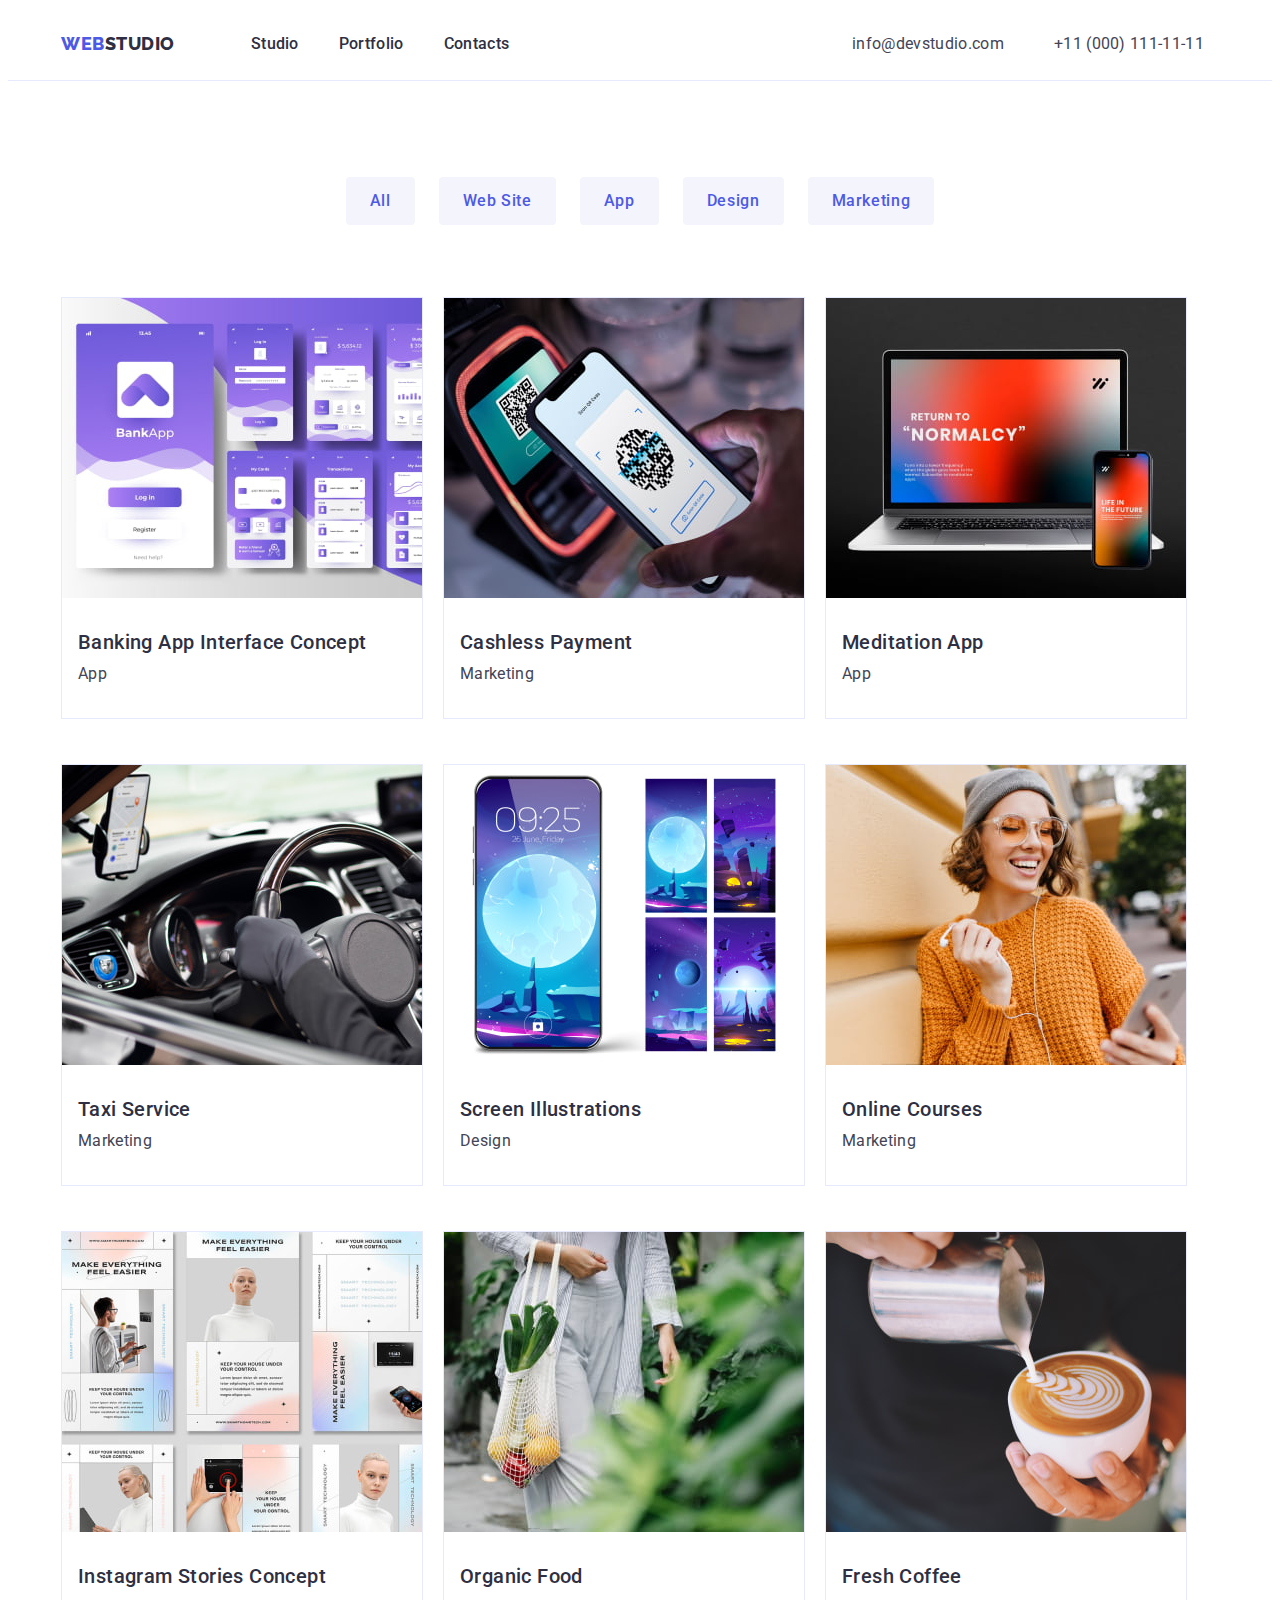
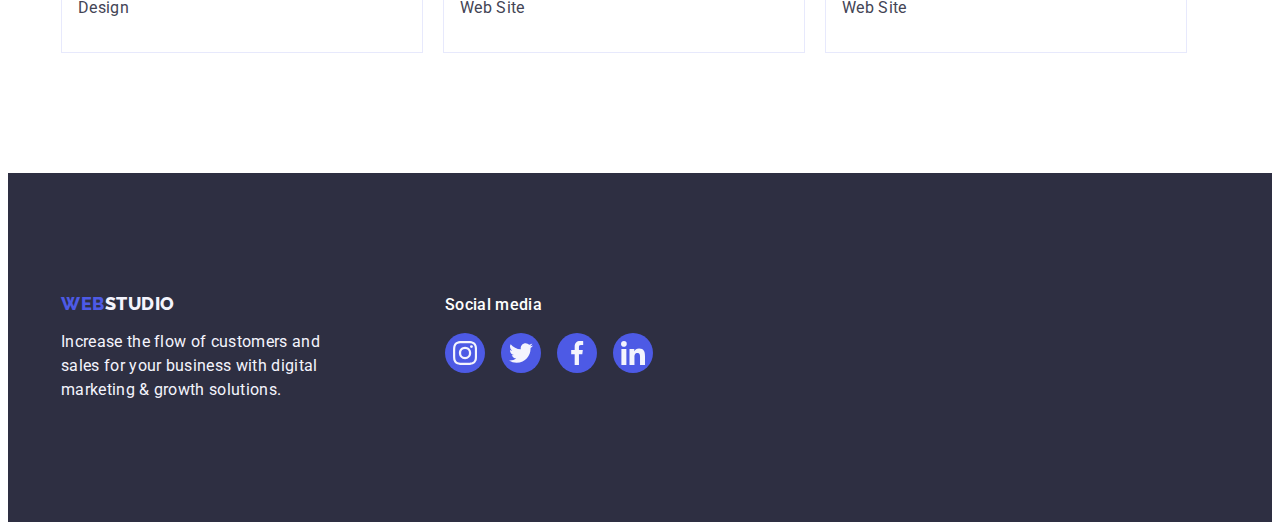
==== portfolio.html @ e919743a "Initial commit" ====
<!DOCTYPE html>
<html lang="en">
  <head>
    <meta charset="UTF-8" />
    <meta http-equiv="X-UA-Compatible" content="IE=edge" />
    <meta name="viewport" content="width=device-width, initial-scale=1.0" />
    <link
      rel="stylesheet"
      href="https://cdnjs.cloudflare.com/ajax/libs/modern-normalize/1.1.0/modern-normalize.min.css"
      integrity="sha512-wpPYUAdjBVSE4KJnH1VR1HeZfpl1ub8YT/NKx4PuQ5NmX2tKuGu6U/JRp5y+Y8XG2tV+wKQpNHVUX03MfMFn9Q=="
      crossorigin="anonymous"
      referrerpolicy="no-referrer"
    />
    <title>Portfolio</title>
    <link rel="stylesheet" href="./css/styles.css" />
    <link rel="preconnect" href="https://fonts.googleapis.com" />
    <link rel="preconnect" href="https://fonts.gstatic.com" crossorigin />
    <link
      href="https://fonts.googleapis.com/css2?family=Raleway:wght@700;800&family=Roboto:wght@400;500&display=swap"
      rel="stylesheet"
    />
  </head>
  <body>
    <!--Шапка сторінки-->
    <header class="header-cont">
      <div class="header-box container">
        <nav class="nav-box">
          <a class="logo link" href="./index.html"
            >Web<span class="logo-span">Studio</span></a
          >
          <ul class="list nav-list">
            <li><a href="./index.html" class="link item line">Studio</a></li>
            <li>
              <a href="./portfolio.html" class="link item line">Portfolio</a>
            </li>
            <li><a href="" class="link item line">Contacts</a></li>
          </ul>
        </nav>

        <address class="cont">
          <ul class="list address-list">
            <li>
              <a
                href="mailto:info@devstudio.com"
                class="link item-mail addres-gap line"
                >info@devstudio.com</a
              >
            </li>
            <li>
              <a href="tel:+110001111111" class="link item-mail line"
                >+11 (000) 111-11-11</a
              >
            </li>
          </ul>
        </address>
      </div>
    </header>

    <main class="main-portfolio">
      <section class="section-portfolio">
        <div class="div-main-portfolio container">
          <h1 hidden class="hidden-title">Hello world</h1>
          <div class="button-portfolio">
            <ul class="list list-button">
              <li><button type="button" class="button_">All</button></li>
              <li>
                <button type="button" class="button_">Web Site</button>
              </li>
              <li><button type="button" class="button_">App</button></li>
              <li>
                <button type="button" class="button_">Design</button>
              </li>
              <li>
                <button type="button" class="button_">Marketing</button>
              </li>
            </ul>
          </div>

          <ul class="list-portfolio list">
            <li class="li-solid">
              <a href="#" class="link">
                <img src="./images/bankingapp.jpg" alt="Bank app" width="360" />
                <div class="div-portfolio">
                  <h2 class="list-item header-portfolio">
                    Banking App Interface Concept
                  </h2>
                  <p class="main-p">App</p>
                </div>
              </a>
            </li>

            <li class="li-solid">
              <a href="#" class="link">
                <img
                  src="./images/cashless.jpg"
                  alt="Cashless Payment"
                  width="360"
                />
                <div class="div-portfolio">
                  <h2 class="list-item header-portfolio">Cashless Payment</h2>
                  <p class="main-p">Marketing</p>
                </div>
              </a>
            </li>

            <li class="li-solid">
              <a href="#" class="link">
                <img
                  src="./images/meditationapp.jpg"
                  alt="Meditation App"
                  width="360"
                />
                <div class="div-portfolio">
                  <h2 class="list-item header-portfolio">Meditation App</h2>
                  <p class="main-p">App</p>
                </div>
              </a>
            </li>

            <li class="li-solid">
              <a href="#" class="link">
                <img
                  src="./images/taxiservice.jpg"
                  alt="Taxi Service"
                  width="360"
                />
                <div class="div-portfolio">
                  <h2 class="list-item header-portfolio">Taxi Service</h2>
                  <p class="main-p">Marketing</p>
                </div>
              </a>
            </li>

            <li class="li-solid">
              <a href="#" class="link">
                <img
                  src="./images/screen.jpg"
                  alt="Screen Illustrations"
                  width="360"
                />
                <div class="div-portfolio">
                  <h2 class="list-item header-portfolio">
                    Screen Illustrations
                  </h2>
                  <p class="main-p">Design</p>
                </div>
              </a>
            </li>

            <li class="li-solid">
              <a href="#" class="link">
                <img
                  src="./images/courses.jpg"
                  alt="Online Courses"
                  width="360"
                />
                <div class="div-portfolio">
                  <h2 class="list-item header-portfolio">Online Courses</h2>
                  <p class="main-p">Marketing</p>
                </div>
              </a>
            </li>

            <li class="li-solid">
              <a href="#" class="link">
                <img
                  src="./images/instagram.jpg"
                  alt="Instagram Stories Concept"
                  width="360"
                />
                <div class="div-portfolio">
                  <h2 class="list-item header-portfolio">
                    Instagram Stories Concept
                  </h2>
                  <p class="main-p">Design</p>
                </div>
              </a>
            </li>

            <li class="li-solid">
              <a href="#" class="link">
                <img src="./images/food.jpg" alt="Organic Food" width="360" />
                <div class="div-portfolio">
                  <h2 class="list-item header-portfolio">Organic Food</h2>
                  <p class="main-p">Web Site</p>
                </div>
              </a>
            </li>

            <li class="li-solid">
              <a href="#" class="link">
                <img src="./images/coffee.jpg" alt="Fresh Coffee" width="360" />
                <div class="div-portfolio">
                  <h2 class="list-item header-portfolio">Fresh Coffee</h2>
                  <p class="main-p">Web Site</p>
                </div>
              </a>
            </li>
          </ul>
        </div>
      </section>
    </main>

    <footer class="footer-b">
      <div class="container div-ftr">
        <div class="footer-container">
          <a class="logo-footer link" href="./index.html"
            >Web<span class="logo-span-footer">Studio</span></a
          >
          <p class="foofter-t">
            Increase the flow of customers and sales for your business with
            digital marketing & growth solutions.
          </p>
        </div>
        <div class="footer-social">
          <p class="footer-text">Social media</p>
          <ul class="footer-icon-list">
            <li class="li-icon">
              <a href="" class="link-item"
                ><svg class="footer-icon" width="24" height="24">
                  <use
                    href="./images/icons.svg#icon-instagram2"
                    class="div-footer-svg"
                  ></use></svg
              ></a>
            </li>
            <li class="li-icon">
              <a href="" class="link-item"
                ><svg class="footer-icon" width="24" height="24">
                  <use
                    href="./images/icons.svg#icon-twitter1"
                    class="div-footer-svg"
                  ></use></svg
              ></a>
            </li>
            <li class="li-icon">
              <a href="" class="link-item"
                ><svg class="footer-icon" width="24" height="24">
                  <use
                    href="./images/icons.svg#icon-facebook1"
                    class="div-footer-svg"
                  ></use></svg
              ></a>
            </li>
            <li class="li-icon">
              <a href="" class="link-item"
                ><svg class="footer-icon" width="24" height="24">
                  <use
                    href="./images/icons.svg#icon-linkedin1"
                    class="div-footer-svg"
                  ></use></svg
              ></a>
            </li>
          </ul>
        </div>
      </div>
    </footer>
  </body>
</html>
---- css/styles.css ----
:root {
  --white: #ffffff;
  --white_: #f4f4fd;
  --blue: #4d5ae5;
  --blue_: #404bbf;
  --green: #31d0aa;
}

p,
h1,
h2,
h3,
h4,
h5 {
  margin: 0;
}

button {
  cursor: pointer;
  margin: 0;
  border: 0;
  padding: 0;
}

address {
  font-style: normal;
}

ul {
  margin-top: 0;
  margin-bottom: 0;
  padding-left: 0;
}

img {
  display: block;
  max-width: 100%;
  height: auto;
}

body {
  font-family: "Roboto", sans-serif;
  color: #434455;
  background-color: #ffffff;
}

.link {
  text-decoration: none;
}

.list {
  list-style: none;
}

.container {
  margin: 0 auto;
  max-width: 1158px;
  padding: 0 15px;
}

/* -------------HEADER---------------- */
.nav-list,
.nav-box,
.header-box,
.cont .address-list,
.div-buttonsect_,
.effsolutions .section-one-button,
.list-activity {
  display: flex;
  align-items: center;
}

.header-cont {
  padding: 24px 0;
  border-bottom: 1px solid #e7e9fc;
}

.header-box {
}

.nav-box {
  margin-right: auto;
}

.header-cont .header-box .nav-box .nav-list,
.address-list {
  gap: 40px;
}

.addres-gap {
  padding-right: 26px;
}

.logo {
  font-family: "Raleway", sans-serif;
  font-weight: 800;
  font-size: 18px;
  line-height: 1.17;
  letter-spacing: 0.03em;
  text-transform: uppercase;
  color: #4d5ae5;
  margin-right: 76px;
}

.logo-span {
  color: #2e2f42;
}

.item {
  font-weight: 500;
  font-size: 16px;
  line-height: 1.5;
  letter-spacing: 0.02em;
  color: #2e2f42;
}

.item:is(:hover, :focus) {
  color: #404bbf;
}

.item-mail {
  color: #434455;
  white-space: nowrap;
}

.item-mail:is(:hover, :focus) {
  color: #404bbf;
}

.cont {
  font-size: 16px;
  line-height: 1.5;
  letter-spacing: 0.02em;
  color: #434455;
  padding-right: 15px;
}
.line:is(:hover, :focus) {
  border-bottom: solid 4px #404bbf;
  padding-bottom: 20px;
  border-radius: 2px;
}

/**--Section1 -INDEX.HTML--*/

.buttonsect_ {
  padding-top: 188px;
  padding-bottom: 188px;
  background-image: linear-gradient(
      rgba(46, 47, 66, 0.7),
      rgba(46, 47, 66, 0.7)
    ),
    url(../images/people-office.jpg);
  max-width: 1440px;
  margin-left: auto;
  margin-right: auto;
  background-repeat: no-repeat;
  background-position: center;
  background-size: contain;
}

.div-buttonsect_ {
  align-items: center;
  flex-direction: column;
}

.effsolutions {
  font-weight: 700;
  font-size: 56px;
  line-height: 1.07;
  text-align: center;
  letter-spacing: 0.04em;
  color: #ffffff;
}

.effsolutions-one {
}

.section-one-button {
  margin-top: 48px;
}

.button-main {
  font-family: "Roboto", sans-serif;
  background-color: #4d5ae5;
  font-weight: 500;
  font-size: 16px;
  line-height: 1.5;
  letter-spacing: 0.04em;
  color: #ffffff;
  border-radius: 4px;
  text-align: center;
  padding: 16px 32px;
}

.button-main:is(:hover, :focus) {
  background-color: var(--blue_);
}

/***-----------Section2 -INDEX.HTML-------------***/
.section-two {
  padding: 120px 0;
}

.list {
  gap: 24px;
  display: flex;
  align-items: flex-start;
}

.li-section-two {
  width: 264px;
}

.div-section-two {
}

.list-item {
  margin-bottom: 8px;
  font-weight: 500;
  font-size: 20px;
  line-height: 1.2;
  letter-spacing: 0.02em;
  color: #2e2f42;
}

.main-p {
  font-size: 16px;
  line-height: 1.5;
  letter-spacing: 0.02em;
  color: #434455;
  text-align: left;
}

.link-main-icon {
  box-sizing: border-box;
  height: 112px;
  display: flex;
  align-items: center;
  justify-content: center;
  background: #f4f4fd;
  border-radius: 4px;
  margin-bottom: 8px;
}

/**------------Section3 -INDEX.HTML---------**/

.section-three {
  padding-bottom: 120px;
  color: #2e2f42;
}

.div-section-three {
}

.activity {
  font-family: "Roboto";
  font-style: normal;
  font-weight: 700;
  font-size: 36px;
  line-height: 1.11;
  text-align: center;
  letter-spacing: 0.02em;
  text-transform: capitalize;
}

.list-activity {
  gap: 24px;
  margin-top: 72px;
}

/***---------Section4 -INDEX.HTML--------***/

.our-team {
  padding: 120px 0;
  background-color: #f4f4fd;
}

.section-four-item {
  align-items: center;
  padding: 32px 0 32px 0;
}

.title-section-four {
  margin-bottom: 72px;
}

.list-uorteam {
  align-items: center;
  text-align: center;
  background-color: #ffffff;
  box-shadow: 0px 1px 6px rgba(46, 47, 66, 0.08),
    0px 1px 1px rgba(46, 47, 66, 0.16), 0px 2px 1px rgba(46, 47, 66, 0.08);
  border-radius: 0px 0px 4px 4px;
}

.title-three {
  font-weight: 500;
  font-size: 20px;
  line-height: 1.2;
  letter-spacing: 0.02em;
  color: #2e2f42;
  margin-bottom: 8px;
}

.main-text {
  font-size: 16px;
  line-height: 1.5;
  text-align: center;
  letter-spacing: 0.02em;
  color: #434455;
}

.section-four-icon {
  display: flex;
  justify-content: center;
  gap: 24px;
  margin-top: 8px;
}
.li-icon {
  width: 40px;
  height: 40px;
}
.link-item {
  width: 100%;
  height: 100%;
  border-radius: 50%;
  background-color: var(--blue);
  display: flex;
  align-items: center;
  justify-content: center;
}

.link-item:is(:hover, :focus) {
  background-color: var(--blue_);
  transition-duration: 400ms;
}

.soc-icon {
  fill: #f4f4fd;
}

/** Section-5 **/

.section-five {
  padding-bottom: 120px;
  padding-top: 120px;
}
.customers {
  margin-bottom: 72px;
  background-color: #ffffff;
  text-align: center;
  font-family: "Roboto";
  font-style: normal;
  font-weight: 700;
  font-size: 36px;
  line-height: 1.1;
  letter-spacing: 0.02em;
  color: #2e2f42;
}

.link-section-five {
  box-sizing: border-box;
  height: 88px;
  width: 168px;
  border: 1px solid #8e8f99;
  border-radius: 5px;
  display: flex;
  align-items: center;
  justify-content: center;
  fill: #8e8f99;
}

.link-section-five:is(:hover, :focus) {
  fill: var(--blue_);
  border-color: var(--blue_);
  transition-duration: 400ms;
}

/***---------Footer--INDEX.HTML------------***/

.footer-b {
  padding-top: 120px;
  padding-bottom: 120px;
  background-color: #2e2f42;
}

.div-ftr {
  display: flex;
}

.footer-container {
  display: flex;
  margin-right: 120px;

  flex-direction: column;
}

.foofter-t {
  font-weight: 400;
  font-size: 16px;
  line-height: 1.5;
  letter-spacing: 0.02em;
  margin-top: 16px;
  width: 264px;
  color: #f4f4fd;
}

.logo-span-footer {
  color: #f4f4fd;
}

.logo-footer {
  font-family: "Raleway", sans-serif;
  font-weight: 800;
  font-size: 18px;
  line-height: 1.17;
  letter-spacing: 0.03em;
  text-transform: uppercase;
  color: #4d5ae5;
}

.footer-social {
  display: inline-block;
}

.footer-icon-list {
  display: flex;
  gap: 16px;
  list-style: none;
}

.footer-text {
  margin-bottom: 16px;
  font-weight: 500;
  font-size: 16px;
  line-height: 1.5;
  letter-spacing: 0.02em;
  color: #ffffff;
}

.footer-social .footer-icon-list .li-icon .link-item:is(:hover, :focus) {
  background-color: var(--green);
  transition-duration: 400ms;
}

.div-footer-svg {
  fill: #f4f4fd;
}

/***-----------PORTFOLIO-----------***/
/*header*/

.div-portfolio {
  padding: 32px 0 32px 16px;
}

.li-solid {
  border: 1px solid #e7e9fc;
}

.li-solid:nth-child(4),
.li-solid:nth-child(5),
.li-solid:nth-child(6),
.li-solid:nth-child(7),
.li-solid:nth-child(8),
.li-solid:nth-child(9) {
  margin-top: 25px;
}

.li-solid:is(:hover, :focus) {
  box-shadow: 0px 1px 6px rgba(46, 47, 66, 0.08),
    0px 1px 1px rgba(46, 47, 66, 0.16), 0px 2px 1px rgba(46, 47, 66, 0.08);
}

.section-portfolio {
  padding-top: 96px;
  padding-bottom: 120px;
}

.list-button {
  display: flex;
  align-items: center;
  justify-content: center;
  margin-bottom: 72px;
}

.button_ {
  color: #4d5ae5;
  background-color: #f4f4fd;
  font-family: "Roboto", sans-serif;
  font-weight: 500;
  font-size: 16px;
  line-height: 1.5;
  letter-spacing: 0.04em;
  border-radius: 4px;
  flex: none;
  order: 0;
  flex-grow: 0;
  align-items: flex-start;
  padding: 12px 24px;
  transition-duration: 400ms;
}

.section-portfolio .button_:is(:hover, :focus) {
  color: var(--white);
  background-color: var(--blue_);
  box-shadow: 0px 3px 1px rgba(0, 0, 0, 0.1), 0px 2px 1px rgba(0, 0, 0, 0.08),
    0px 2px 2px rgba(0, 0, 0, 0.12);
}

.list-portfolio {
  display: flex;
  flex-wrap: wrap;
  order: 3;
  align-items: center;
  gap: 20px;
}

/* end */
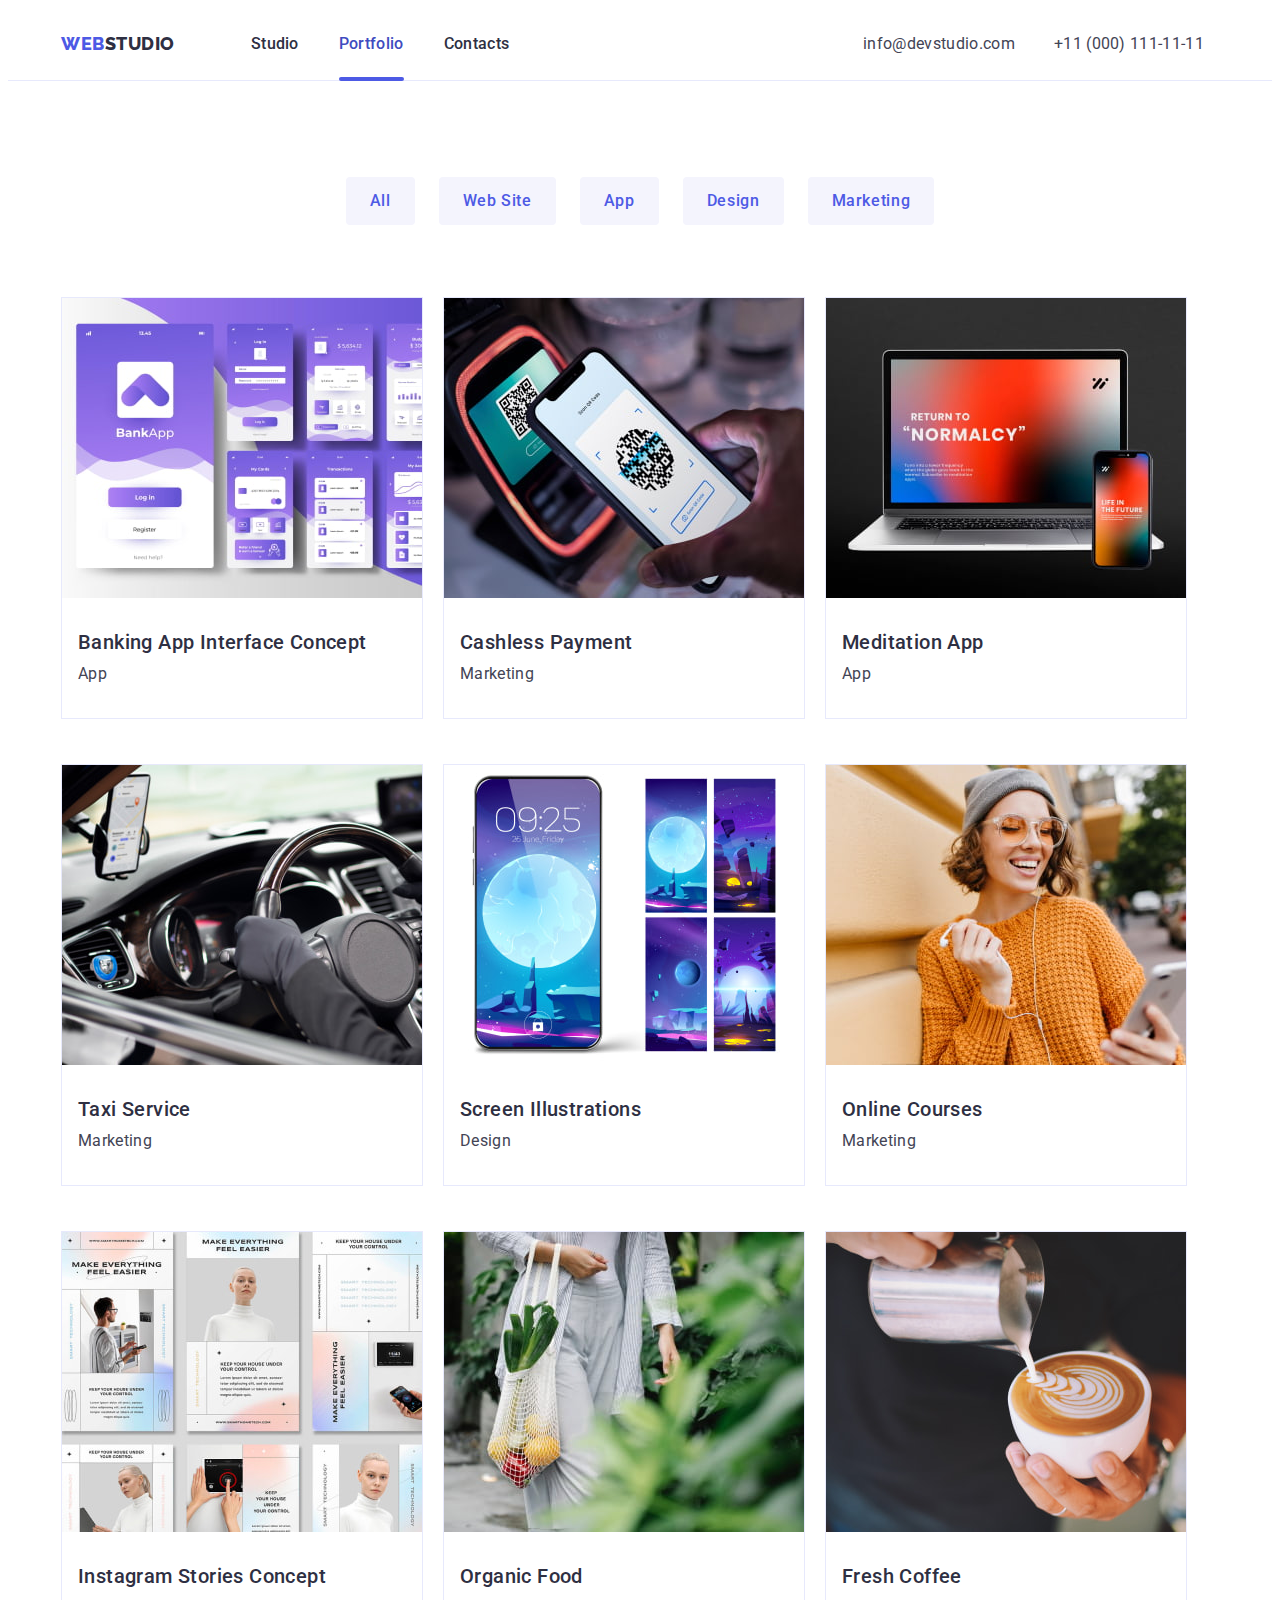
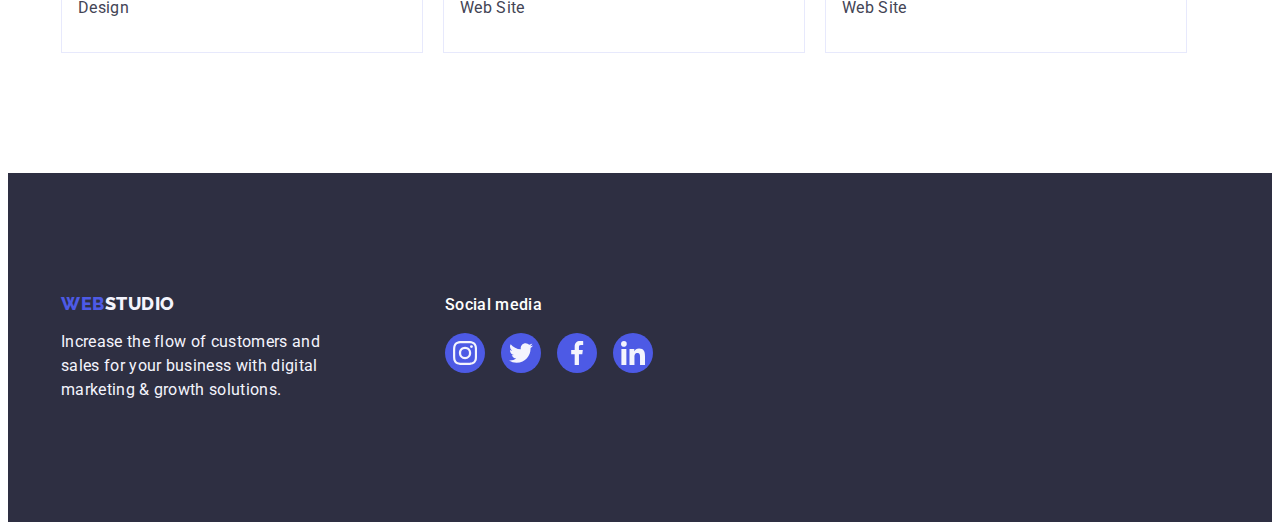
==== commit c27d136c: "update" ====
--- a/portfolio.html
+++ b/portfolio.html
@@ -31,7 +31,9 @@
           <ul class="list nav-list">
             <li><a href="./index.html" class="link item line">Studio</a></li>
             <li>
-              <a href="./portfolio.html" class="link item line">Portfolio</a>
+              <a href="./portfolio.html" class="link item line active"
+                >Portfolio</a
+              >
             </li>
             <li><a href="" class="link item line">Contacts</a></li>
           </ul>
@@ -42,12 +44,12 @@
             <li>
               <a
                 href="mailto:info@devstudio.com"
-                class="link item-mail addres-gap line"
+                class="link item-mail addres-gap"
                 >info@devstudio.com</a
               >
             </li>
             <li>
-              <a href="tel:+110001111111" class="link item-mail line"
+              <a href="tel:+110001111111" class="link item-mail"
                 >+11 (000) 111-11-11</a
               >
             </li>
@@ -79,7 +81,19 @@
           <ul class="list-portfolio list">
             <li class="li-solid">
               <a href="#" class="link">
-                <img src="./images/bankingapp.jpg" alt="Bank app" width="360" />
+                <div class="div-wraper">
+                  <img
+                    src="./images/bankingapp.jpg"
+                    class="portfolio-jpg"
+                    alt="Bank app"
+                    width="360"
+                  />
+                  <p class="overlay">
+                    14 Stylish and User-Friendly App Design Concepts · Task
+                    Manager App · Calorie Tracker App · Exotic Fruit Ecommerce
+                    App · Cloud Storage App
+                  </p>
+                </div>
                 <div class="div-portfolio">
                   <h2 class="list-item header-portfolio">
                     Banking App Interface Concept
@@ -91,11 +105,18 @@
 
             <li class="li-solid">
               <a href="#" class="link">
-                <img
-                  src="./images/cashless.jpg"
-                  alt="Cashless Payment"
-                  width="360"
-                />
+                <div class="div-wraper">
+                  <img
+                    src="./images/cashless.jpg"
+                    alt="Cashless Payment"
+                    width="360"
+                  />
+                  <p class="overlay">
+                    14 Stylish and User-Friendly App Design Concepts · Task
+                    Manager App · Calorie Tracker App · Exotic Fruit Ecommerce
+                    App · Cloud Storage App
+                  </p>
+                </div>
                 <div class="div-portfolio">
                   <h2 class="list-item header-portfolio">Cashless Payment</h2>
                   <p class="main-p">Marketing</p>
@@ -105,11 +126,18 @@
 
             <li class="li-solid">
               <a href="#" class="link">
-                <img
-                  src="./images/meditationapp.jpg"
-                  alt="Meditation App"
-                  width="360"
-                />
+                <div class="div-wraper">
+                  <img
+                    src="./images/meditationapp.jpg"
+                    alt="Meditation App"
+                    width="360"
+                  />
+                  <p class="overlay">
+                    14 Stylish and User-Friendly App Design Concepts · Task
+                    Manager App · Calorie Tracker App · Exotic Fruit Ecommerce
+                    App · Cloud Storage App
+                  </p>
+                </div>
                 <div class="div-portfolio">
                   <h2 class="list-item header-portfolio">Meditation App</h2>
                   <p class="main-p">App</p>
@@ -119,11 +147,18 @@
 
             <li class="li-solid">
               <a href="#" class="link">
-                <img
-                  src="./images/taxiservice.jpg"
-                  alt="Taxi Service"
-                  width="360"
-                />
+                <div class="div-wraper">
+                  <img
+                    src="./images/taxiservice.jpg"
+                    alt="Taxi Service"
+                    width="360"
+                  />
+                  <p class="overlay">
+                    14 Stylish and User-Friendly App Design Concepts · Task
+                    Manager App · Calorie Tracker App · Exotic Fruit Ecommerce
+                    App · Cloud Storage App
+                  </p>
+                </div>
                 <div class="div-portfolio">
                   <h2 class="list-item header-portfolio">Taxi Service</h2>
                   <p class="main-p">Marketing</p>
@@ -133,11 +168,18 @@
 
             <li class="li-solid">
               <a href="#" class="link">
-                <img
-                  src="./images/screen.jpg"
-                  alt="Screen Illustrations"
-                  width="360"
-                />
+                <div class="div-wraper">
+                  <img
+                    src="./images/screen.jpg"
+                    alt="Screen Illustrations"
+                    width="360"
+                  />
+                  <p class="overlay">
+                    14 Stylish and User-Friendly App Design Concepts · Task
+                    Manager App · Calorie Tracker App · Exotic Fruit Ecommerce
+                    App · Cloud Storage App
+                  </p>
+                </div>
                 <div class="div-portfolio">
                   <h2 class="list-item header-portfolio">
                     Screen Illustrations
@@ -149,11 +191,18 @@
 
             <li class="li-solid">
               <a href="#" class="link">
-                <img
-                  src="./images/courses.jpg"
-                  alt="Online Courses"
-                  width="360"
-                />
+                <div class="div-wraper">
+                  <img
+                    src="./images/courses.jpg"
+                    alt="Online Courses"
+                    width="360"
+                  />
+                  <p class="overlay">
+                    14 Stylish and User-Friendly App Design Concepts · Task
+                    Manager App · Calorie Tracker App · Exotic Fruit Ecommerce
+                    App · Cloud Storage App
+                  </p>
+                </div>
                 <div class="div-portfolio">
                   <h2 class="list-item header-portfolio">Online Courses</h2>
                   <p class="main-p">Marketing</p>
@@ -163,11 +212,18 @@
 
             <li class="li-solid">
               <a href="#" class="link">
-                <img
-                  src="./images/instagram.jpg"
-                  alt="Instagram Stories Concept"
-                  width="360"
-                />
+                <div class="div-wraper">
+                  <img
+                    src="./images/instagram.jpg"
+                    alt="Instagram Stories Concept"
+                    width="360"
+                  />
+                  <p class="overlay">
+                    14 Stylish and User-Friendly App Design Concepts · Task
+                    Manager App · Calorie Tracker App · Exotic Fruit Ecommerce
+                    App · Cloud Storage App
+                  </p>
+                </div>
                 <div class="div-portfolio">
                   <h2 class="list-item header-portfolio">
                     Instagram Stories Concept
@@ -179,7 +235,14 @@
 
             <li class="li-solid">
               <a href="#" class="link">
-                <img src="./images/food.jpg" alt="Organic Food" width="360" />
+                <div class="div-wraper">
+                  <img src="./images/food.jpg" alt="Organic Food" width="360" />
+                  <p class="overlay">
+                    14 Stylish and User-Friendly App Design Concepts · Task
+                    Manager App · Calorie Tracker App · Exotic Fruit Ecommerce
+                    App · Cloud Storage App
+                  </p>
+                </div>
                 <div class="div-portfolio">
                   <h2 class="list-item header-portfolio">Organic Food</h2>
                   <p class="main-p">Web Site</p>
@@ -189,7 +252,18 @@
 
             <li class="li-solid">
               <a href="#" class="link">
-                <img src="./images/coffee.jpg" alt="Fresh Coffee" width="360" />
+                <div class="div-wraper">
+                  <img
+                    src="./images/coffee.jpg"
+                    alt="Fresh Coffee"
+                    width="360"
+                  />
+                  <p class="overlay">
+                    14 Stylish and User-Friendly App Design Concepts · Task
+                    Manager App · Calorie Tracker App · Exotic Fruit Ecommerce
+                    App · Cloud Storage App
+                  </p>
+                </div>
                 <div class="div-portfolio">
                   <h2 class="list-item header-portfolio">Fresh Coffee</h2>
                   <p class="main-p">Web Site</p>
--- a/css/styles.css
+++ b/css/styles.css
@@ -4,6 +4,27 @@
   --blue: #4d5ae5;
   --blue_: #404bbf;
   --green: #31d0aa;
+  --timing-function: cubic-bezier(0.4, 0, 0.2, 1);
+  --cornflower: #e7e9fc;
+  --navyblue: #2e2f42;
+}
+
+@keyframes translator {
+  0% {
+    transform: translate(-50%, -50);
+  }
+  100% {
+    transform: translateY(-150%);
+  }
+}
+
+@keyframes active {
+  0% {
+    opacity: 0;
+  }
+  100% {
+    opacity: 1;
+  }
 }
 
 p,
@@ -73,9 +94,6 @@
 .header-cont {
   padding: 24px 0;
   border-bottom: 1px solid #e7e9fc;
-}
-
-.header-box {
 }
 
 .nav-box {
@@ -112,32 +130,56 @@
   line-height: 1.5;
   letter-spacing: 0.02em;
   color: #2e2f42;
-}
-
-.item:is(:hover, :focus) {
+  transition-property: color;
+  transition-duration: 250ms;
+  transition-timing-function: var(--timing-function);
+}
+
+.item:hover,
+.item:focus {
   color: #404bbf;
 }
 
 .item-mail {
   color: #434455;
+  padding-right: 15px;
+  font-family: "Roboto";
+  font-style: normal;
   white-space: nowrap;
-}
-
-.item-mail:is(:hover, :focus) {
-  color: #404bbf;
-}
-
-.cont {
-  font-size: 16px;
-  line-height: 1.5;
-  letter-spacing: 0.02em;
-  color: #434455;
+  font-size: 16px;
+  line-height: 1.5;
+  letter-spacing: 0.02em;
   padding-right: 15px;
-}
-.line:is(:hover, :focus) {
-  border-bottom: solid 4px #404bbf;
-  padding-bottom: 20px;
+  transition-property: color;
+  transition-duration: 250ms;
+  transition-timing-function: var(--timing-function);
+}
+
+.item-mail:hover,
+.item-mail:focus {
+  color: var(--blue_);
+}
+
+.line {
+  position: relative;
+}
+
+.active {
+  animation: active 250ms;
+  color: var(--blue_);
+}
+
+.active::after {
+  content: "";
+  position: absolute;
+  top: 43px;
+  display: block;
+  width: 100%;
+  height: 4px;
   border-radius: 2px;
+  transition-property: color;
+  transition-duration: 250ms;
+  background-color: var(--blue);
 }
 
 /**--Section1 -INDEX.HTML--*/
@@ -172,9 +214,6 @@
   color: #ffffff;
 }
 
-.effsolutions-one {
-}
-
 .section-one-button {
   margin-top: 48px;
 }
@@ -190,13 +229,17 @@
   border-radius: 4px;
   text-align: center;
   padding: 16px 32px;
+  box-shadow: 0px 4px 4px rgba(0, 0, 0, 0.15);
+  transition-property: color, background-color;
+  transition-duration: 250ms;
 }
 
 .button-main:is(:hover, :focus) {
   background-color: var(--blue_);
 }
 
-/***-----------Section2 -INDEX.HTML-------------***/
+/***-----------Section2-INDEX.HTML-------------***/
+
 .section-two {
   padding: 120px 0;
 }
@@ -209,9 +252,6 @@
 
 .li-section-two {
   width: 264px;
-}
-
-.div-section-two {
 }
 
 .list-item {
@@ -221,6 +261,9 @@
   line-height: 1.2;
   letter-spacing: 0.02em;
   color: #2e2f42;
+  transition-property: color, background-color;
+  transition-duration: 250ms;
+  transition-timing-function: var(--timing-function);
 }
 
 .main-p {
@@ -328,11 +371,12 @@
   display: flex;
   align-items: center;
   justify-content: center;
+  transition-property: background-color;
+  transition-duration: 250ms;
 }
 
 .link-item:is(:hover, :focus) {
   background-color: var(--blue_);
-  transition-duration: 400ms;
 }
 
 .soc-icon {
@@ -368,12 +412,13 @@
   align-items: center;
   justify-content: center;
   fill: #8e8f99;
+  transition-property: fill, border-colo;
+  transition-duration: 250ms;
 }
 
 .link-section-five:is(:hover, :focus) {
   fill: var(--blue_);
   border-color: var(--blue_);
-  transition-duration: 400ms;
 }
 
 /***---------Footer--INDEX.HTML------------***/
@@ -391,7 +436,6 @@
 .footer-container {
   display: flex;
   margin-right: 120px;
-
   flex-direction: column;
 }
 
@@ -436,11 +480,13 @@
   line-height: 1.5;
   letter-spacing: 0.02em;
   color: #ffffff;
+  transition-property: background-color;
+  transition-duration: 250ms;
+  transition-timing-function: var(--timing-function);
 }
 
 .footer-social .footer-icon-list .li-icon .link-item:is(:hover, :focus) {
   background-color: var(--green);
-  transition-duration: 400ms;
 }
 
 .div-footer-svg {
@@ -498,7 +544,9 @@
   flex-grow: 0;
   align-items: flex-start;
   padding: 12px 24px;
-  transition-duration: 400ms;
+  transition-property: color, background-color;
+  transition-duration: 250ms;
+  transition: color 250ms;
 }
 
 .section-portfolio .button_:is(:hover, :focus) {
@@ -516,4 +564,91 @@
   gap: 20px;
 }
 
-/* end */
+.div-wraper {
+  position: relative;
+  overflow: hidden;
+}
+
+.overlay {
+  background-color: #4d5ae5;
+  color: #f4f4fd;
+  font-size: 16px;
+  line-height: 1.5;
+  letter-spacing: 0.02em;
+  padding: 40px 32px 164px 32px;
+  width: 100%;
+  height: 100%;
+  position: absolute;
+  top: 0;
+  left: 0;
+  transform: translate(0, 100%);
+  transition: 250ms var(--timing-function);
+}
+
+.li-solid:hover .overlay {
+  transform: translate(0, 0);
+}
+
+/***-------------MODAL_WINDOW------------***/
+
+.backdrop {
+  display: flex;
+  position: fixed;
+  top: 0;
+  left: 0;
+  width: 100%;
+  height: 100%;
+  background-color: rgba(46, 47, 66, 0.4);
+  opacity: 1;
+  visibility: visible;
+  transition-property: opacity;
+  transition: opacity 250ms;
+}
+
+.backdrop.is-hidden {
+  visibility: hidden;
+  opacity: 0;
+  pointer-events: none;
+}
+
+.modal-button {
+  position: absolute;
+  top: 24px;
+  right: 24px;
+  width: 24px;
+  height: 24px;
+  box-sizing: border-box;
+  border-radius: 50%;
+  border: 1px solid rgba(0, 0, 0, 0.1);
+  background-color: var(--cornflower);
+  fill: var(--navyblue);
+  display: block;
+  display: flex;
+  justify-content: center;
+  align-items: center;
+  cursor: pointer;
+  transition-property: background-color, fill;
+  transition-duration: 250ms;
+  transition-timing-function: var(--timing-function);
+}
+
+.modal-button:is(:hover, :focus) {
+  fill: var(--white);
+  background-color: var(--blue_);
+}
+
+.modal {
+  position: absolute;
+  width: 408px;
+  height: 576px;
+  background-color: #fcfcfc;
+  box-shadow: 0px 1px 1px rgba(0, 0, 0, 0.14), 0px 1px 3px rgba(0, 0, 0, 0.12),
+    0px 2px 1px rgba(0, 0, 0, 0.2);
+  border-radius: 4px;
+  top: 50%;
+  left: 50%;
+  transform: translate(-50%, -50%);
+  transition-property: background-color;
+  transition: background-color 500ms;
+  transition-timing-function: var(--timing-function);
+}
